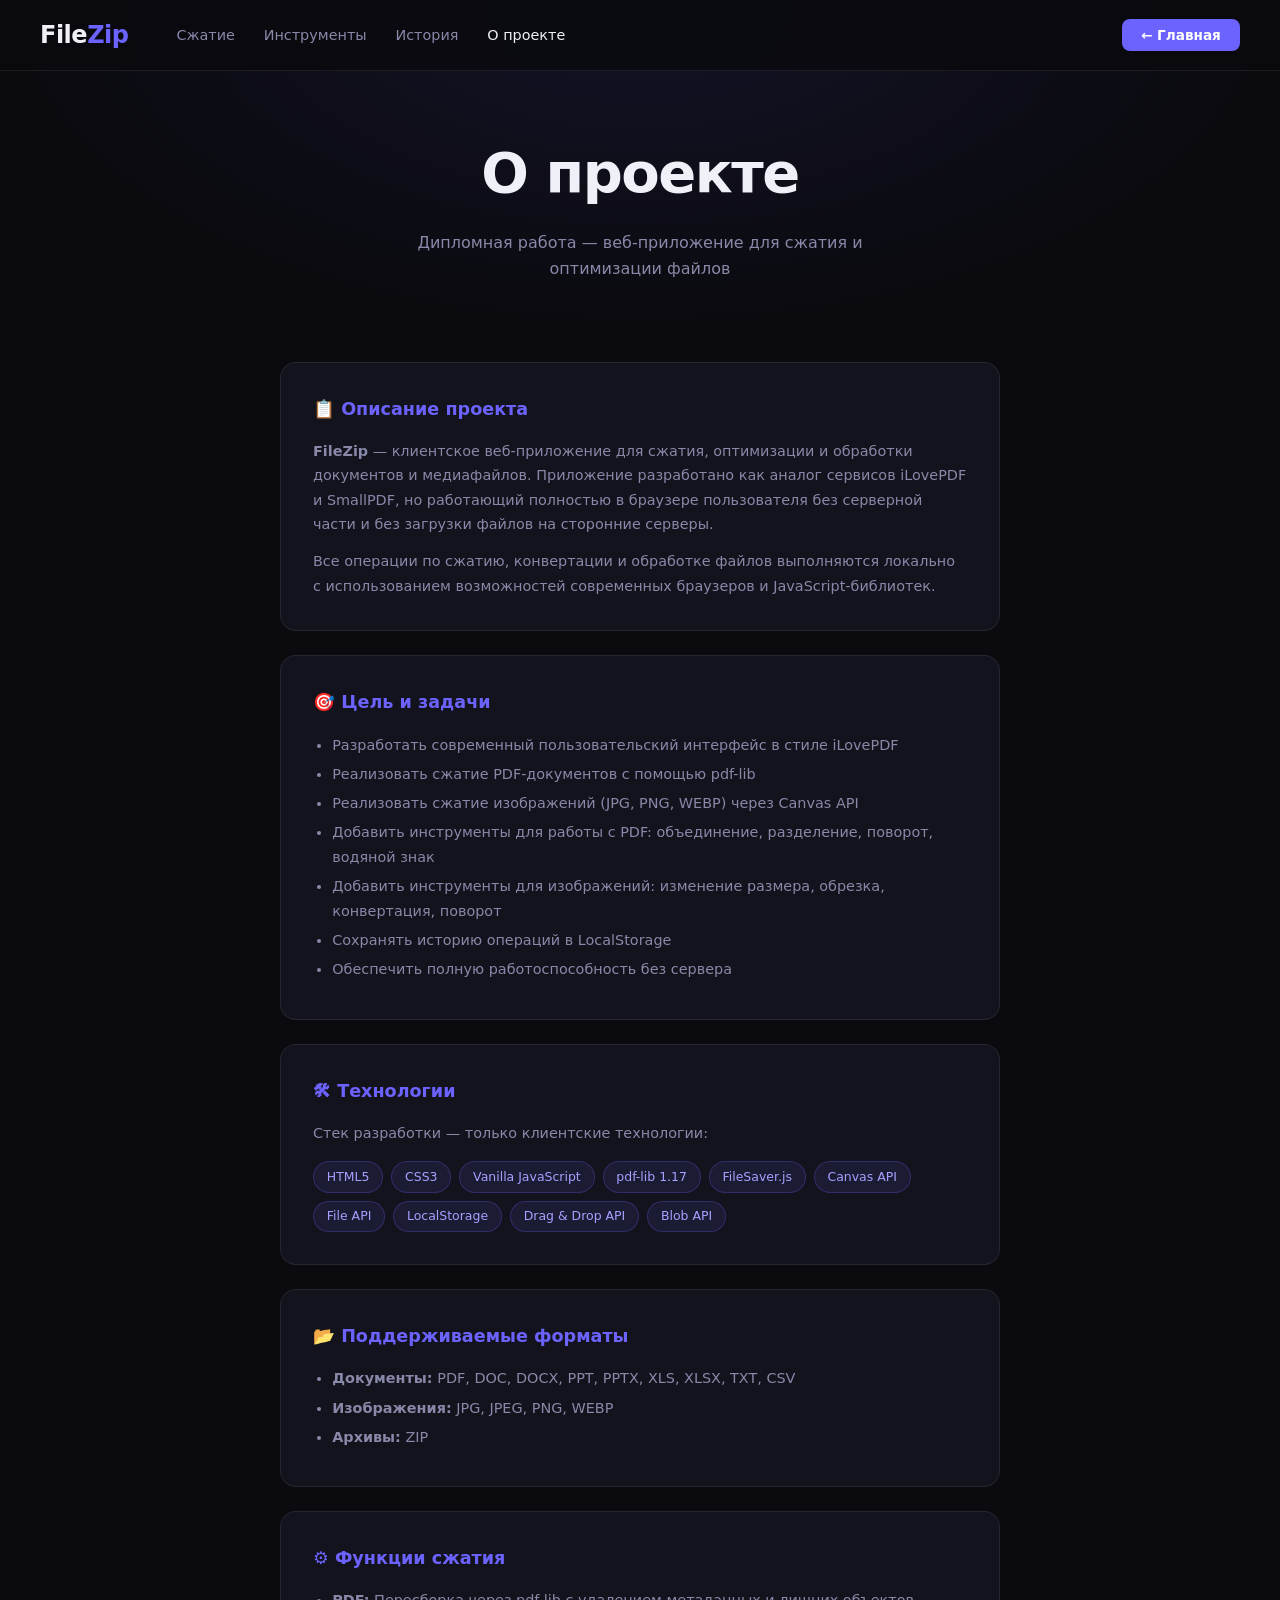
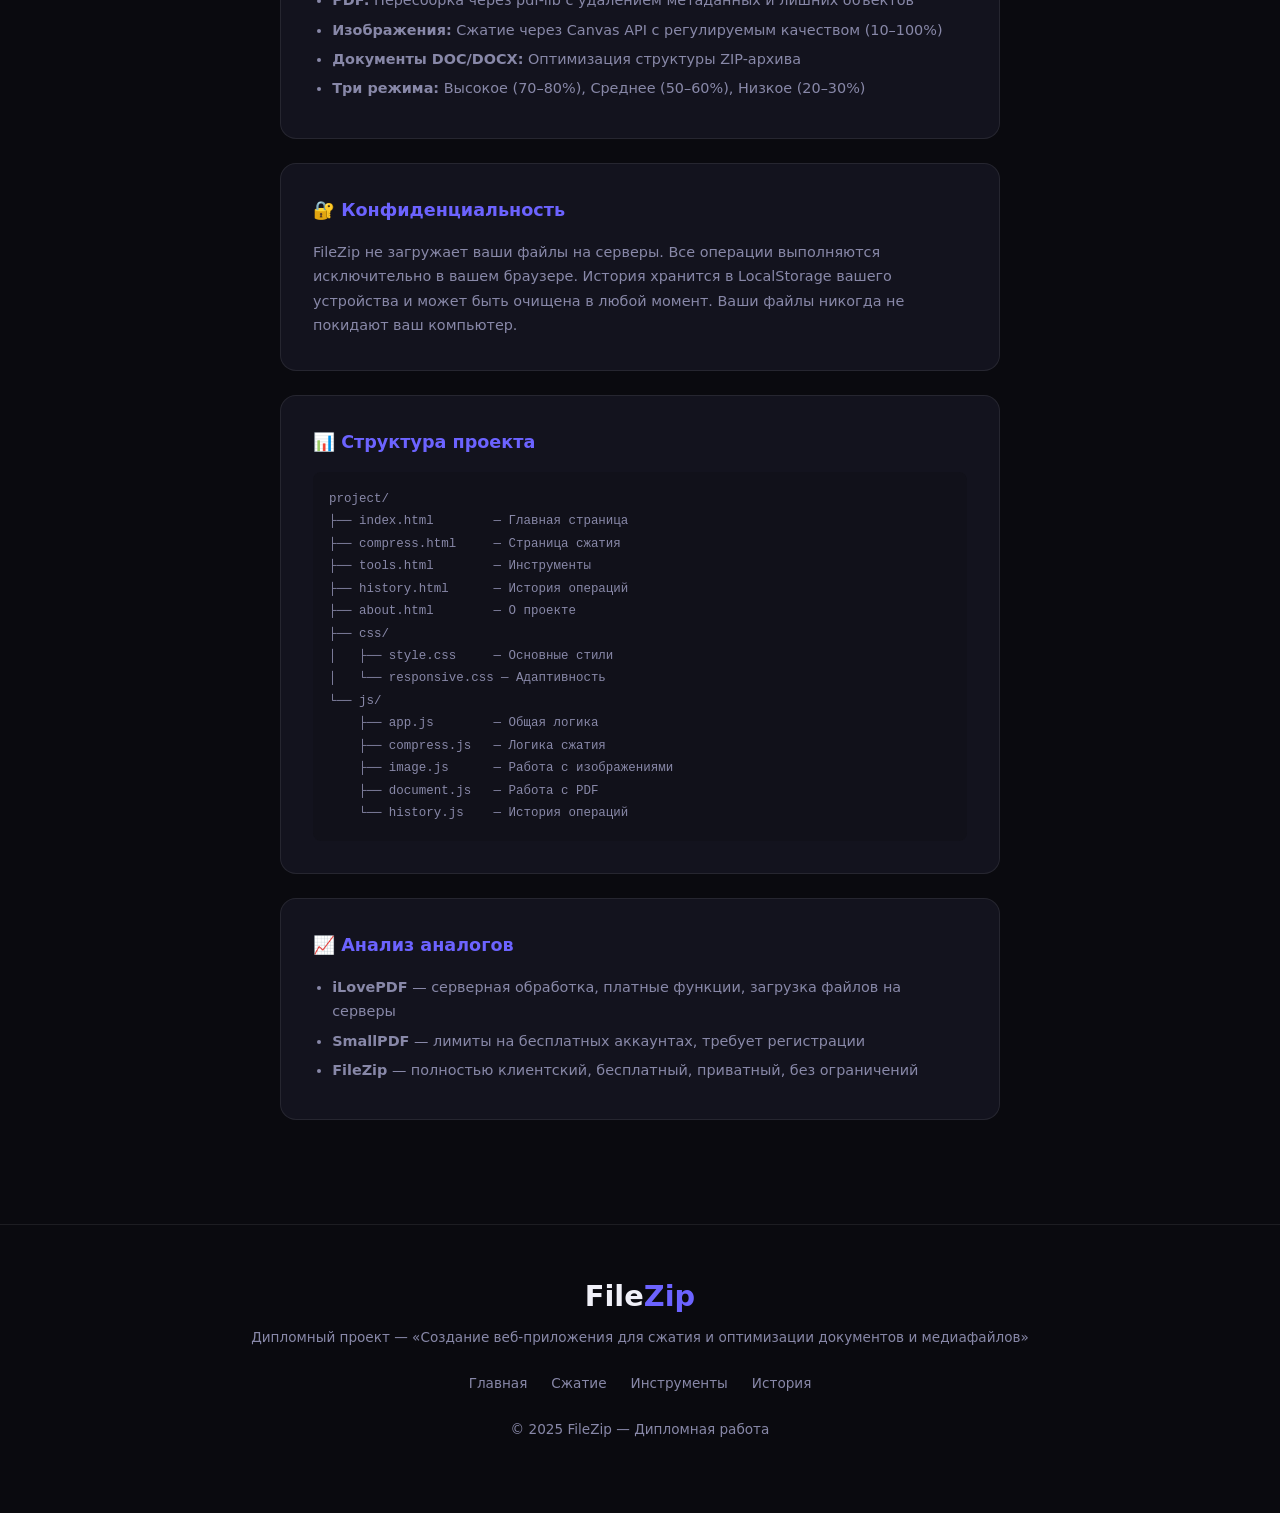
==== about.html @ 85ebc02a "Initial commit: FileZip app" ====
<!DOCTYPE html>
<html lang="ru">
<head>
  <meta charset="UTF-8">
  <meta name="viewport" content="width=device-width, initial-scale=1.0">
  <title>О проекте — FileZip</title>
  <link rel="stylesheet" href="css/style.css">
  <link rel="stylesheet" href="css/responsive.css">

</head>
<body>

<nav class="navbar">
  <a href="index.html" class="logo">File<span>Zip</span></a>
  <ul class="nav-links" id="navLinks">
    <li><a href="compress.html">Сжатие</a></li>
    <li><a href="tools.html">Инструменты</a></li>
    <li><a href="history.html">История</a></li>
    <li><a href="about.html" style="color:var(--text)">О проекте</a></li>
  </ul>
  <button class="nav-cta" onclick="location.href='index.html'">← Главная</button>
  <button class="burger" id="burger">☰</button>
</nav>

<div class="page-header">
  <h1>О проекте</h1>
  <p>Дипломная работа — веб-приложение для сжатия и оптимизации файлов</p>
</div>

<div class="about-section">

  <div class="about-card">
    <h3>📋 Описание проекта</h3>
    <p>
      <strong>FileZip</strong> — клиентское веб-приложение для сжатия, оптимизации и обработки документов и медиафайлов.
      Приложение разработано как аналог сервисов iLovePDF и SmallPDF, но работающий полностью в браузере пользователя
      без серверной части и без загрузки файлов на сторонние серверы.
    </p>
    <p style="margin-top:0.8rem">
      Все операции по сжатию, конвертации и обработке файлов выполняются локально с использованием
      возможностей современных браузеров и JavaScript-библиотек.
    </p>
  </div>

  <div class="about-card">
    <h3>🎯 Цель и задачи</h3>
    <ul>
      <li>Разработать современный пользовательский интерфейс в стиле iLovePDF</li>
      <li>Реализовать сжатие PDF-документов с помощью pdf-lib</li>
      <li>Реализовать сжатие изображений (JPG, PNG, WEBP) через Canvas API</li>
      <li>Добавить инструменты для работы с PDF: объединение, разделение, поворот, водяной знак</li>
      <li>Добавить инструменты для изображений: изменение размера, обрезка, конвертация, поворот</li>
      <li>Сохранять историю операций в LocalStorage</li>
      <li>Обеспечить полную работоспособность без сервера</li>
    </ul>
  </div>

  <div class="about-card">
    <h3>🛠 Технологии</h3>
    <p style="margin-bottom:0.5rem">Стек разработки — только клиентские технологии:</p>
    <div class="tech-chips">
      <span class="tech-chip">HTML5</span>
      <span class="tech-chip">CSS3</span>
      <span class="tech-chip">Vanilla JavaScript</span>
      <span class="tech-chip">pdf-lib 1.17</span>
      <span class="tech-chip">FileSaver.js</span>
      <span class="tech-chip">Canvas API</span>
      <span class="tech-chip">File API</span>
      <span class="tech-chip">LocalStorage</span>
      <span class="tech-chip">Drag & Drop API</span>
      <span class="tech-chip">Blob API</span>
    </div>
  </div>

  <div class="about-card">
    <h3>📂 Поддерживаемые форматы</h3>
    <ul>
      <li><strong>Документы:</strong> PDF, DOC, DOCX, PPT, PPTX, XLS, XLSX, TXT, CSV</li>
      <li><strong>Изображения:</strong> JPG, JPEG, PNG, WEBP</li>
      <li><strong>Архивы:</strong> ZIP</li>
    </ul>
  </div>

  <div class="about-card">
    <h3>⚙️ Функции сжатия</h3>
    <ul>
      <li><strong>PDF:</strong> Пересборка через pdf-lib с удалением метаданных и лишних объектов</li>
      <li><strong>Изображения:</strong> Сжатие через Canvas API с регулируемым качеством (10–100%)</li>
      <li><strong>Документы DOC/DOCX:</strong> Оптимизация структуры ZIP-архива</li>
      <li><strong>Три режима:</strong> Высокое (70–80%), Среднее (50–60%), Низкое (20–30%)</li>
    </ul>
  </div>

  <div class="about-card">
    <h3>🔐 Конфиденциальность</h3>
    <p>
      FileZip не загружает ваши файлы на серверы. Все операции выполняются исключительно в вашем браузере.
      История хранится в LocalStorage вашего устройства и может быть очищена в любой момент.
      Ваши файлы никогда не покидают ваш компьютер.
    </p>
  </div>

  <div class="about-card">
    <h3>📊 Структура проекта</h3>
    <pre style="font-size:0.78rem;color:var(--text-muted);line-height:1.8;background:var(--bg2);padding:1rem;border-radius:8px;overflow-x:auto">project/
├── index.html        — Главная страница
├── compress.html     — Страница сжатия
├── tools.html        — Инструменты
├── history.html      — История операций
├── about.html        — О проекте
├── css/
│   ├── style.css     — Основные стили
│   └── responsive.css — Адаптивность
└── js/
    ├── app.js        — Общая логика
    ├── compress.js   — Логика сжатия
    ├── image.js      — Работа с изображениями
    ├── document.js   — Работа с PDF
    └── history.js    — История операций</pre>
  </div>

  <div class="about-card">
    <h3>📈 Анализ аналогов</h3>
    <ul>
      <li><strong>iLovePDF</strong> — серверная обработка, платные функции, загрузка файлов на серверы</li>
      <li><strong>SmallPDF</strong> — лимиты на бесплатных аккаунтах, требует регистрации</li>
      <li><strong>FileZip</strong> — полностью клиентский, бесплатный, приватный, без ограничений</li>
    </ul>
  </div>

</div>

<footer class="footer">
  <div class="footer-inner">
    <div class="footer-logo">File<span>Zip</span></div>
    <p>Дипломный проект — «Создание веб-приложения для сжатия и оптимизации документов и медиафайлов»</p>
    <div class="footer-links">
      <a href="index.html">Главная</a>
      <a href="compress.html">Сжатие</a>
      <a href="tools.html">Инструменты</a>
      <a href="history.html">История</a>
    </div>
    <p class="footer-copy">© 2025 FileZip — Дипломная работа</p>
  </div>
</footer>

<script src="js/app.js"></script>
</body>
</html>
---- css/style.css ----
/* ===== VARIABLES ===== */
:root {
  --bg: #0a0a0f;
  --bg2: #11111a;
  --bg3: #1a1a28;
  --border: #ffffff14;
  --text: #f0f0f8;
  --text-muted: #8888a8;
  --accent: #6c63ff;
  --accent2: #ff6b6b;
  --accent3: #63ffda;
  --green: #22c55e;
  --card-bg: #13131e;
  --card-hover: #1c1c2e;
  --radius: 16px;
  --radius-sm: 10px;
  --font-display: 'Segoe UI', system-ui, -apple-system, sans-serif;
  --font-body: 'Segoe UI', system-ui, -apple-system, sans-serif;
  --shadow: 0 8px 32px rgba(0,0,0,0.4);
  --glow: 0 0 40px rgba(108,99,255,0.15);
}

/* ===== RESET ===== */
*, *::before, *::after { box-sizing: border-box; margin: 0; padding: 0; }
html { scroll-behavior: smooth; }
body {
  background: var(--bg);
  color: var(--text);
  font-family: var(--font-body);
  font-size: 16px;
  line-height: 1.6;
  overflow-x: hidden;
}
a { color: inherit; text-decoration: none; }
ul { list-style: none; }
img { max-width: 100%; }
button { cursor: pointer; border: none; background: none; font-family: inherit; }

/* ===== NAVBAR ===== */
.navbar {
  position: fixed;
  top: 0; left: 0; right: 0;
  z-index: 100;
  display: flex;
  align-items: center;
  gap: 2rem;
  padding: 1rem 2.5rem;
  background: rgba(10,10,15,0.85);
  backdrop-filter: blur(20px);
  border-bottom: 1px solid var(--border);
}
.logo {
  font-family: var(--font-display);
  font-size: 1.5rem;
  font-weight: 800;
  letter-spacing: -0.5px;
}
.logo span { color: var(--accent); }
.nav-links {
  display: flex;
  gap: 1.8rem;
  margin-left: 1rem;
}
.nav-links a {
  font-size: 0.9rem;
  color: var(--text-muted);
  font-weight: 500;
  transition: color 0.2s;
  position: relative;
}
.nav-links a::after {
  content: '';
  position: absolute;
  bottom: -4px; left: 0; right: 0;
  height: 2px;
  background: var(--accent);
  transform: scaleX(0);
  transition: transform 0.2s;
}
.nav-links a:hover { color: var(--text); }
.nav-links a:hover::after { transform: scaleX(1); }
.nav-cta {
  margin-left: auto;
  background: var(--accent);
  color: #fff;
  padding: 0.5rem 1.2rem;
  border-radius: 8px;
  font-size: 0.85rem;
  font-weight: 600;
  transition: opacity 0.2s, transform 0.2s;
}
.nav-cta:hover { opacity: 0.85; transform: translateY(-1px); }
.burger { display: none; font-size: 1.4rem; color: var(--text); margin-left: auto; }

/* ===== HERO ===== */
.hero {
  min-height: 100vh;
  display: flex;
  align-items: center;
  padding: 7rem 2.5rem 4rem;
  position: relative;
  overflow: hidden;
  gap: 4rem;
}
.hero-bg {
  position: absolute;
  inset: 0;
  pointer-events: none;
}
.blob {
  position: absolute;
  border-radius: 50%;
  filter: blur(80px);
  opacity: 0.35;
}
.b1 { width: 500px; height: 500px; background: var(--accent); top: -100px; left: -100px; animation: blobFloat 8s ease-in-out infinite; }
.b2 { width: 400px; height: 400px; background: #ff6b6b; bottom: -80px; right: 10%; animation: blobFloat 10s ease-in-out infinite reverse; }
.b3 { width: 300px; height: 300px; background: var(--accent3); top: 40%; left: 40%; animation: blobFloat 12s ease-in-out infinite; }
@keyframes blobFloat {
  0%,100% { transform: translate(0,0) scale(1); }
  33% { transform: translate(20px,-15px) scale(1.05); }
  66% { transform: translate(-10px,10px) scale(0.95); }
}
.grid-overlay {
  position: absolute;
  inset: 0;
  background-image: linear-gradient(var(--border) 1px, transparent 1px),
                    linear-gradient(90deg, var(--border) 1px, transparent 1px);
  background-size: 60px 60px;
  mask-image: radial-gradient(ellipse at center, black 30%, transparent 80%);
}
.hero-content {
  flex: 1;
  max-width: 580px;
  position: relative;
  z-index: 1;
}
.hero-badge {
  display: inline-block;
  background: rgba(108,99,255,0.15);
  border: 1px solid rgba(108,99,255,0.3);
  color: #a89fff;
  font-size: 0.78rem;
  font-weight: 600;
  letter-spacing: 0.5px;
  padding: 0.35rem 1rem;
  border-radius: 100px;
  margin-bottom: 1.5rem;
  text-transform: uppercase;
}
.hero-title {
  font-family: var(--font-display);
  font-size: clamp(2.8rem, 6vw, 5rem);
  font-weight: 800;
  line-height: 1.05;
  letter-spacing: -2px;
  margin-bottom: 1.2rem;
}
.hero-title .accent {
  background: linear-gradient(135deg, var(--accent), var(--accent3));
  -webkit-background-clip: text;
  -webkit-text-fill-color: transparent;
  background-clip: text;
}
.hero-sub {
  color: var(--text-muted);
  font-size: 1.1rem;
  max-width: 440px;
  margin-bottom: 2rem;
  line-height: 1.7;
}
.hero-actions {
  display: flex;
  gap: 1rem;
  flex-wrap: wrap;
  margin-bottom: 2.5rem;
}
.btn-primary {
  background: var(--accent);
  color: #fff;
  padding: 0.85rem 2rem;
  border-radius: var(--radius-sm);
  font-size: 0.95rem;
  font-weight: 600;
  font-family: var(--font-body);
  transition: all 0.2s;
  box-shadow: 0 4px 20px rgba(108,99,255,0.4);
}
.btn-primary:hover { transform: translateY(-2px); box-shadow: 0 8px 30px rgba(108,99,255,0.5); }
.btn-ghost {
  border: 1px solid var(--border);
  color: var(--text);
  padding: 0.85rem 2rem;
  border-radius: var(--radius-sm);
  font-size: 0.95rem;
  font-weight: 500;
  font-family: var(--font-body);
  transition: all 0.2s;
}
.btn-ghost:hover { border-color: rgba(255,255,255,0.3); background: rgba(255,255,255,0.05); }
.hero-stats {
  display: flex;
  align-items: center;
  gap: 1.5rem;
}
.stat { display: flex; flex-direction: column; }
.stat-num {
  font-family: var(--font-display);
  font-size: 1.8rem;
  font-weight: 800;
  color: var(--accent);
  line-height: 1;
}
.stat-label { font-size: 0.75rem; color: var(--text-muted); text-transform: uppercase; letter-spacing: 0.5px; }
.stat-divider { width: 1px; height: 40px; background: var(--border); }

/* HERO VISUAL */
.hero-visual {
  flex: 1;
  max-width: 400px;
  position: relative;
  z-index: 1;
  display: flex;
  flex-direction: column;
  gap: 1rem;
}
.file-card {
  background: var(--card-bg);
  border: 1px solid var(--border);
  border-radius: var(--radius);
  padding: 1.2rem 1.5rem;
  display: flex;
  align-items: center;
  gap: 1rem;
  position: relative;
  transition: transform 0.3s, box-shadow 0.3s;
  animation: cardFloat 6s ease-in-out infinite;
}
.fc1 { animation-delay: 0s; }
.fc2 { animation-delay: -2s; }
.fc3 { animation-delay: -4s; }
@keyframes cardFloat {
  0%,100% { transform: translateY(0); }
  50% { transform: translateY(-6px); }
}
.file-card:hover { box-shadow: var(--glow); transform: translateY(-4px) !important; }
.fc-icon { font-size: 1.8rem; }
.fc-info { flex: 1; display: flex; flex-direction: column; gap: 0.1rem; font-size: 0.85rem; }
.fc-size { color: var(--text-muted); font-size: 0.78rem; }
.fc-size.fc-green { color: var(--green); font-weight: 600; }
.fc-arrow { color: var(--accent); font-size: 1.2rem; }
.fc-badge {
  position: absolute;
  top: -10px; right: 12px;
  background: var(--green);
  color: #fff;
  font-size: 0.72rem;
  font-weight: 700;
  padding: 0.15rem 0.5rem;
  border-radius: 100px;
}

/* ===== SECTIONS ===== */
.tools-section, .how-section, .formats-section {
  padding: 6rem 2.5rem;
  max-width: 1200px;
  margin: 0 auto;
}
.section-header {
  text-align: center;
  margin-bottom: 3.5rem;
}
.section-header h2 {
  font-family: var(--font-display);
  font-size: clamp(2rem, 4vw, 2.8rem);
  font-weight: 800;
  letter-spacing: -1px;
  margin-bottom: 0.5rem;
}
.section-header p { color: var(--text-muted); font-size: 1rem; }

/* TOOLS GRID */
.tools-grid {
  display: grid;
  grid-template-columns: repeat(auto-fill, minmax(220px, 1fr));
  gap: 1rem;
}
.tool-card {
  background: var(--card-bg);
  border: 1px solid var(--border);
  border-radius: var(--radius);
  padding: 1.8rem 1.5rem;
  transition: all 0.25s;
  display: flex;
  flex-direction: column;
  gap: 0.7rem;
}
.tool-card:hover {
  background: var(--card-hover);
  border-color: rgba(108,99,255,0.3);
  transform: translateY(-3px);
  box-shadow: var(--glow);
}
.tool-icon {
  width: 48px; height: 48px;
  border-radius: 12px;
  display: flex;
  align-items: center;
  justify-content: center;
  font-weight: 800;
  font-size: 1rem;
  font-family: var(--font-display);
}
.tool-card h3 { font-family: var(--font-display); font-size: 1rem; font-weight: 700; }
.tool-card p { font-size: 0.83rem; color: var(--text-muted); line-height: 1.5; }

/* STEPS */
.steps {
  display: flex;
  align-items: flex-start;
  gap: 1rem;
  flex-wrap: wrap;
  justify-content: center;
}
.step {
  flex: 1;
  min-width: 200px;
  max-width: 280px;
  background: var(--card-bg);
  border: 1px solid var(--border);
  border-radius: var(--radius);
  padding: 2rem;
}
.step-num {
  font-family: var(--font-display);
  font-size: 3rem;
  font-weight: 800;
  color: var(--accent);
  opacity: 0.3;
  line-height: 1;
  margin-bottom: 1rem;
}
.step h3 { font-family: var(--font-display); font-size: 1.1rem; margin-bottom: 0.5rem; }
.step p { font-size: 0.85rem; color: var(--text-muted); line-height: 1.6; }
.step-arrow { font-size: 1.5rem; color: var(--accent); padding-top: 3rem; opacity: 0.5; }

/* FORMATS */
.formats-grid {
  display: flex;
  gap: 2rem;
  flex-wrap: wrap;
  justify-content: center;
}
.format-group {
  background: var(--card-bg);
  border: 1px solid var(--border);
  border-radius: var(--radius);
  padding: 1.5rem 2rem;
  flex: 1;
  min-width: 200px;
}
.format-group h4 {
  font-family: var(--font-display);
  font-weight: 700;
  margin-bottom: 1rem;
  color: var(--text-muted);
  font-size: 0.85rem;
  text-transform: uppercase;
  letter-spacing: 1px;
}
.format-tags { display: flex; flex-wrap: wrap; gap: 0.5rem; }
.format-tags span {
  background: rgba(108,99,255,0.1);
  border: 1px solid rgba(108,99,255,0.2);
  color: #a89fff;
  font-size: 0.78rem;
  font-weight: 600;
  padding: 0.25rem 0.65rem;
  border-radius: 6px;
}

/* ===== FOOTER ===== */
.footer {
  border-top: 1px solid var(--border);
  padding: 3rem 2.5rem;
  text-align: center;
}
.footer-inner { max-width: 800px; margin: 0 auto; }
.footer-logo {
  font-family: var(--font-display);
  font-size: 1.8rem;
  font-weight: 800;
  margin-bottom: 0.5rem;
}
.footer-logo span { color: var(--accent); }
.footer p { color: var(--text-muted); font-size: 0.85rem; margin-bottom: 1.5rem; }
.footer-links { display: flex; gap: 1.5rem; justify-content: center; flex-wrap: wrap; margin-bottom: 1.5rem; }
.footer-links a { font-size: 0.85rem; color: var(--text-muted); transition: color 0.2s; }
.footer-links a:hover { color: var(--accent); }
.footer-copy { font-size: 0.75rem; color: rgba(255,255,255,0.2); }

/* ===== PAGE HEADER ===== */
.page-header {
  padding: 8rem 2.5rem 3rem;
  text-align: center;
  background: radial-gradient(ellipse at top, rgba(108,99,255,0.1) 0%, transparent 70%);
}
.page-header h1 {
  font-family: var(--font-display);
  font-size: clamp(2rem, 5vw, 3.5rem);
  font-weight: 800;
  letter-spacing: -1.5px;
  margin-bottom: 0.8rem;
}
.page-header p { color: var(--text-muted); font-size: 1rem; max-width: 500px; margin: 0 auto; }

/* ===== DROP ZONE ===== */
.drop-zone {
  border: 2px dashed rgba(108,99,255,0.4);
  border-radius: var(--radius);
  background: rgba(108,99,255,0.04);
  padding: 4rem 2rem;
  text-align: center;
  cursor: pointer;
  transition: all 0.25s;
  position: relative;
}
.drop-zone:hover, .drop-zone.drag-over {
  border-color: var(--accent);
  background: rgba(108,99,255,0.1);
  box-shadow: 0 0 0 4px rgba(108,99,255,0.1);
}
.drop-zone-icon { font-size: 3.5rem; margin-bottom: 1rem; }
.drop-zone h3 { font-family: var(--font-display); font-size: 1.4rem; margin-bottom: 0.5rem; }
.drop-zone p { color: var(--text-muted); font-size: 0.9rem; margin-bottom: 1.5rem; }
.drop-zone input[type=file] { display: none; }
.drop-zone .btn-primary { display: inline-block; }

/* ===== RESULTS ===== */
.result-card {
  background: var(--card-bg);
  border: 1px solid var(--border);
  border-radius: var(--radius);
  padding: 1.5rem;
  display: flex;
  align-items: center;
  gap: 1.5rem;
  margin-bottom: 1rem;
}
.result-info { flex: 1; }
.result-name { font-weight: 600; margin-bottom: 0.4rem; }
.result-stats { display: flex; gap: 1.5rem; font-size: 0.82rem; color: var(--text-muted); flex-wrap: wrap; }
.result-stats .saved { color: var(--green); font-weight: 600; }
.progress-bar {
  height: 6px;
  background: rgba(255,255,255,0.08);
  border-radius: 100px;
  margin-top: 0.7rem;
  overflow: hidden;
}
.progress-fill {
  height: 100%;
  background: linear-gradient(90deg, var(--accent), var(--accent3));
  border-radius: 100px;
  transition: width 0.8s ease;
}
.btn-download {
  background: var(--green);
  color: #fff;
  padding: 0.6rem 1.2rem;
  border-radius: 8px;
  font-size: 0.85rem;
  font-weight: 600;
  font-family: var(--font-body);
  transition: all 0.2s;
  white-space: nowrap;
}
.btn-download:hover { opacity: 0.85; transform: translateY(-1px); }

/* ===== COMPRESSION SETTINGS ===== */
.settings-panel {
  background: var(--card-bg);
  border: 1px solid var(--border);
  border-radius: var(--radius);
  padding: 1.5rem;
  margin-bottom: 1.5rem;
}
.settings-panel h3 { font-family: var(--font-display); font-weight: 700; margin-bottom: 1rem; font-size: 1rem; }
.level-options { display: flex; gap: 0.75rem; flex-wrap: wrap; }
.level-option {
  flex: 1;
  min-width: 100px;
  border: 1.5px solid var(--border);
  border-radius: var(--radius-sm);
  padding: 0.8rem 1rem;
  cursor: pointer;
  transition: all 0.2s;
  text-align: center;
}
.level-option:hover { border-color: rgba(108,99,255,0.4); }
.level-option.active { border-color: var(--accent); background: rgba(108,99,255,0.1); }
.level-option .level-name { font-weight: 600; font-size: 0.9rem; display: block; margin-bottom: 0.2rem; }
.level-option .level-desc { font-size: 0.75rem; color: var(--text-muted); }

/* ===== FILE LIST ===== */
.file-list { margin-bottom: 1.5rem; }
.file-item {
  display: flex;
  align-items: center;
  gap: 1rem;
  background: var(--card-bg);
  border: 1px solid var(--border);
  border-radius: var(--radius-sm);
  padding: 1rem 1.2rem;
  margin-bottom: 0.6rem;
}
.file-item-icon { font-size: 1.5rem; }
.file-item-info { flex: 1; }
.file-item-name { font-size: 0.9rem; font-weight: 500; }
.file-item-size { font-size: 0.78rem; color: var(--text-muted); }
.file-item-remove {
  color: var(--text-muted);
  font-size: 1.2rem;
  cursor: pointer;
  transition: color 0.2s;
  background: none;
  border: none;
  font-family: inherit;
}
.file-item-remove:hover { color: var(--accent2); }

/* ===== TABS ===== */
.tab-bar {
  display: flex;
  gap: 0.5rem;
  background: var(--bg2);
  border: 1px solid var(--border);
  border-radius: var(--radius-sm);
  padding: 0.3rem;
  margin-bottom: 1.5rem;
  width: fit-content;
}
.tab-btn {
  padding: 0.55rem 1.3rem;
  border-radius: 7px;
  font-size: 0.85rem;
  font-weight: 500;
  color: var(--text-muted);
  transition: all 0.2s;
  font-family: var(--font-body);
}
.tab-btn.active {
  background: var(--accent);
  color: #fff;
}
.tab-btn:hover:not(.active) { color: var(--text); }

/* ===== HISTORY TABLE ===== */
.history-table-wrap { overflow-x: auto; }
.history-table {
  width: 100%;
  border-collapse: collapse;
  font-size: 0.88rem;
}
.history-table th {
  text-align: left;
  padding: 0.8rem 1rem;
  color: var(--text-muted);
  font-size: 0.75rem;
  text-transform: uppercase;
  letter-spacing: 0.5px;
  font-weight: 600;
  border-bottom: 1px solid var(--border);
}
.history-table td {
  padding: 0.9rem 1rem;
  border-bottom: 1px solid var(--border);
  vertical-align: middle;
}
.history-table tr:hover td { background: rgba(255,255,255,0.02); }
.badge-saved {
  background: rgba(34,197,94,0.15);
  color: var(--green);
  border-radius: 100px;
  padding: 0.2rem 0.7rem;
  font-size: 0.78rem;
  font-weight: 600;
}

/* ===== SPINNER ===== */
.spinner {
  width: 40px; height: 40px;
  border: 3px solid rgba(108,99,255,0.2);
  border-top-color: var(--accent);
  border-radius: 50%;
  animation: spin 0.8s linear infinite;
  margin: 2rem auto;
}
@keyframes spin { to { transform: rotate(360deg); } }

/* ===== TOAST ===== */
#toast-container {
  position: fixed;
  bottom: 2rem;
  right: 2rem;
  z-index: 999;
  display: flex;
  flex-direction: column;
  gap: 0.5rem;
}
.toast {
  background: var(--card-bg);
  border: 1px solid var(--border);
  border-radius: var(--radius-sm);
  padding: 0.8rem 1.2rem;
  font-size: 0.85rem;
  box-shadow: var(--shadow);
  animation: toastIn 0.3s ease;
  max-width: 280px;
}
.toast.success { border-color: rgba(34,197,94,0.4); }
.toast.error { border-color: rgba(255,107,107,0.4); }
@keyframes toastIn { from { opacity: 0; transform: translateY(10px); } to { opacity: 1; transform: translateY(0); } }

/* ABOUT */
.about-section {
  max-width: 800px;
  margin: 0 auto;
  padding: 2rem 2.5rem 5rem;
}
.about-card {
  background: var(--card-bg);
  border: 1px solid var(--border);
  border-radius: var(--radius);
  padding: 2rem;
  margin-bottom: 1.5rem;
}
.about-card h3 {
  font-family: var(--font-display);
  font-size: 1.1rem;
  font-weight: 700;
  margin-bottom: 1rem;
  color: var(--accent);
}
.about-card p, .about-card li {
  font-size: 0.9rem;
  color: var(--text-muted);
  line-height: 1.7;
}
.about-card ul { padding-left: 1.2rem; }
.about-card li { margin-bottom: 0.3rem; list-style: disc; }
.tech-chips { display: flex; flex-wrap: wrap; gap: 0.5rem; margin-top: 1rem; }
.tech-chip {
  background: rgba(108,99,255,0.1);
  border: 1px solid rgba(108,99,255,0.25);
  color: #a89fff;
  padding: 0.3rem 0.8rem;
  border-radius: 100px;
  font-size: 0.78rem;
  font-weight: 500;
}

/* TOOLS PAGE */
.tools-page {
  max-width: 1100px;
  margin: 0 auto;
  padding: 2rem 2.5rem 5rem;
}
.tool-section-title {
  font-family: var(--font-display);
  font-size: 1.2rem;
  font-weight: 700;
  margin-bottom: 1rem;
  color: var(--text-muted);
  text-transform: uppercase;
  letter-spacing: 1px;
  font-size: 0.8rem;
}
.tools-big-grid {
  display: grid;
  grid-template-columns: repeat(auto-fill, minmax(260px, 1fr));
  gap: 1rem;
  margin-bottom: 3rem;
}
.tool-big-card {
  background: var(--card-bg);
  border: 1px solid var(--border);
  border-radius: var(--radius);
  padding: 2rem;
  cursor: pointer;
  transition: all 0.25s;
}
.tool-big-card:hover {
  border-color: rgba(108,99,255,0.4);
  background: var(--card-hover);
  transform: translateY(-3px);
  box-shadow: var(--glow);
}
.tool-big-card .tool-icon { margin-bottom: 1.2rem; }
.tool-big-card h3 { font-family: var(--font-display); font-size: 1.05rem; font-weight: 700; margin-bottom: 0.5rem; }
.tool-big-card p { font-size: 0.82rem; color: var(--text-muted); line-height: 1.5; }
.tool-panel {
  background: var(--card-bg);
  border: 1px solid var(--border);
  border-radius: var(--radius);
  padding: 2rem;
  margin-bottom: 2rem;
}
.tool-panel h3 { font-family: var(--font-display); font-size: 1.2rem; font-weight: 700; margin-bottom: 1.5rem; }
.form-group { margin-bottom: 1.2rem; }
.form-group label { display: block; font-size: 0.82rem; color: var(--text-muted); margin-bottom: 0.5rem; font-weight: 500; }
.form-group input, .form-group select {
  width: 100%;
  background: var(--bg2);
  border: 1px solid var(--border);
  border-radius: 8px;
  color: var(--text);
  padding: 0.7rem 1rem;
  font-size: 0.88rem;
  font-family: var(--font-body);
  transition: border-color 0.2s;
}
.form-group input:focus, .form-group select:focus {
  outline: none;
  border-color: rgba(108,99,255,0.5);
}
.form-group input[type=range] { padding: 0; background: transparent; }

/* Compress Page Layout */
.compress-layout {
  max-width: 900px;
  margin: 0 auto;
  padding: 2rem 2.5rem 5rem;
}

/* ===== CONVERSION SECTION ===== */
.conv-two-col {
  display: grid;
  grid-template-columns: 1fr 1fr;
  gap: 1.5rem;
  margin-bottom: 1rem;
}
.conv-group {
  background: var(--card-bg);
  border: 1px solid var(--border);
  border-radius: var(--radius);
  overflow: hidden;
}
.conv-group-header {
  display: flex;
  align-items: center;
  gap: 0.8rem;
  padding: 1rem 1.2rem;
  border-bottom: 1px solid var(--border);
  background: rgba(255,255,255,0.02);
}
.conv-group-header h3 {
  font-family: var(--font-display);
  font-size: 0.95rem;
  font-weight: 700;
}
.conv-arrow-badge {
  font-size: 0.72rem;
  font-weight: 700;
  padding: 0.25rem 0.6rem;
  border-radius: 6px;
  letter-spacing: 0.5px;
  white-space: nowrap;
}
.conv-arrow-badge.in  { background: rgba(108,99,255,0.2); color: #a89fff; border: 1px solid rgba(108,99,255,0.3); }
.conv-arrow-badge.out { background: rgba(34,197,94,0.15); color: #4ade80; border: 1px solid rgba(34,197,94,0.3); }
.conv-list { padding: 0.4rem 0; }
.conv-item {
  display: flex;
  align-items: center;
  gap: 0.9rem;
  padding: 0.75rem 1.2rem;
  cursor: pointer;
  transition: background 0.15s;
  border-bottom: 1px solid rgba(255,255,255,0.04);
}
.conv-item:last-child { border-bottom: none; }
.conv-item:hover { background: rgba(108,99,255,0.07); }
.conv-item:hover .conv-chevron { color: var(--accent); transform: translateX(3px); }
.conv-icon {
  width: 32px; height: 32px;
  border-radius: 8px;
  display: flex;
  align-items: center;
  justify-content: center;
  font-size: 0.82rem;
  font-weight: 800;
  color: #fff;
  flex-shrink: 0;
  font-family: var(--font-display);
}
.conv-item span:nth-child(2) { flex: 1; font-size: 0.88rem; font-weight: 500; }
.conv-chevron { color: var(--text-muted); font-size: 1.1rem; transition: color 0.15s, transform 0.15s; }
@media (max-width: 640px) { .conv-two-col { grid-template-columns: 1fr; } }
---- css/responsive.css ----
/* ===== RESPONSIVE ===== */

@media (max-width: 1024px) {
  .hero {
    flex-direction: column;
    text-align: center;
    padding-top: 6rem;
  }
  .hero-content { max-width: 100%; }
  .hero-sub { margin: 0 auto 2rem; }
  .hero-actions { justify-content: center; }
  .hero-stats { justify-content: center; }
  .hero-visual { max-width: 480px; margin: 0 auto; }
  .step-arrow { display: none; }
}

@media (max-width: 768px) {
  .navbar { padding: 1rem 1.2rem; }
  .nav-links { display: none; }
  .nav-cta { display: none; }
  .burger { display: block; }
  .nav-links.open {
    display: flex;
    flex-direction: column;
    position: fixed;
    top: 60px; left: 0; right: 0;
    background: var(--bg2);
    padding: 1.5rem;
    border-bottom: 1px solid var(--border);
    z-index: 99;
    gap: 1.2rem;
  }
  .nav-links.open a { font-size: 1rem; color: var(--text); }
  .hero { padding: 6rem 1.2rem 3rem; gap: 2.5rem; }
  .hero-title { letter-spacing: -1px; }
  .tools-section, .how-section, .formats-section { padding: 4rem 1.2rem; }
  .tools-grid { grid-template-columns: repeat(auto-fill, minmax(160px, 1fr)); }
  .steps { flex-direction: column; align-items: center; }
  .compress-layout, .tools-page, .about-section { padding: 1.5rem 1.2rem 4rem; }
  .file-card { padding: 1rem; }
  .result-stats { flex-direction: column; gap: 0.5rem; }
  .result-card { flex-direction: column; align-items: flex-start; }
  .level-options { flex-direction: column; }
  .history-table th:nth-child(3),
  .history-table td:nth-child(3) { display: none; }
}

@media (max-width: 480px) {
  .hero-stats { flex-direction: column; gap: 0.8rem; }
  .stat-divider { display: none; }
  .formats-grid { flex-direction: column; }
  .tab-bar { width: 100%; }
  .tab-btn { flex: 1; text-align: center; }
  .tools-big-grid { grid-template-columns: 1fr 1fr; }
}
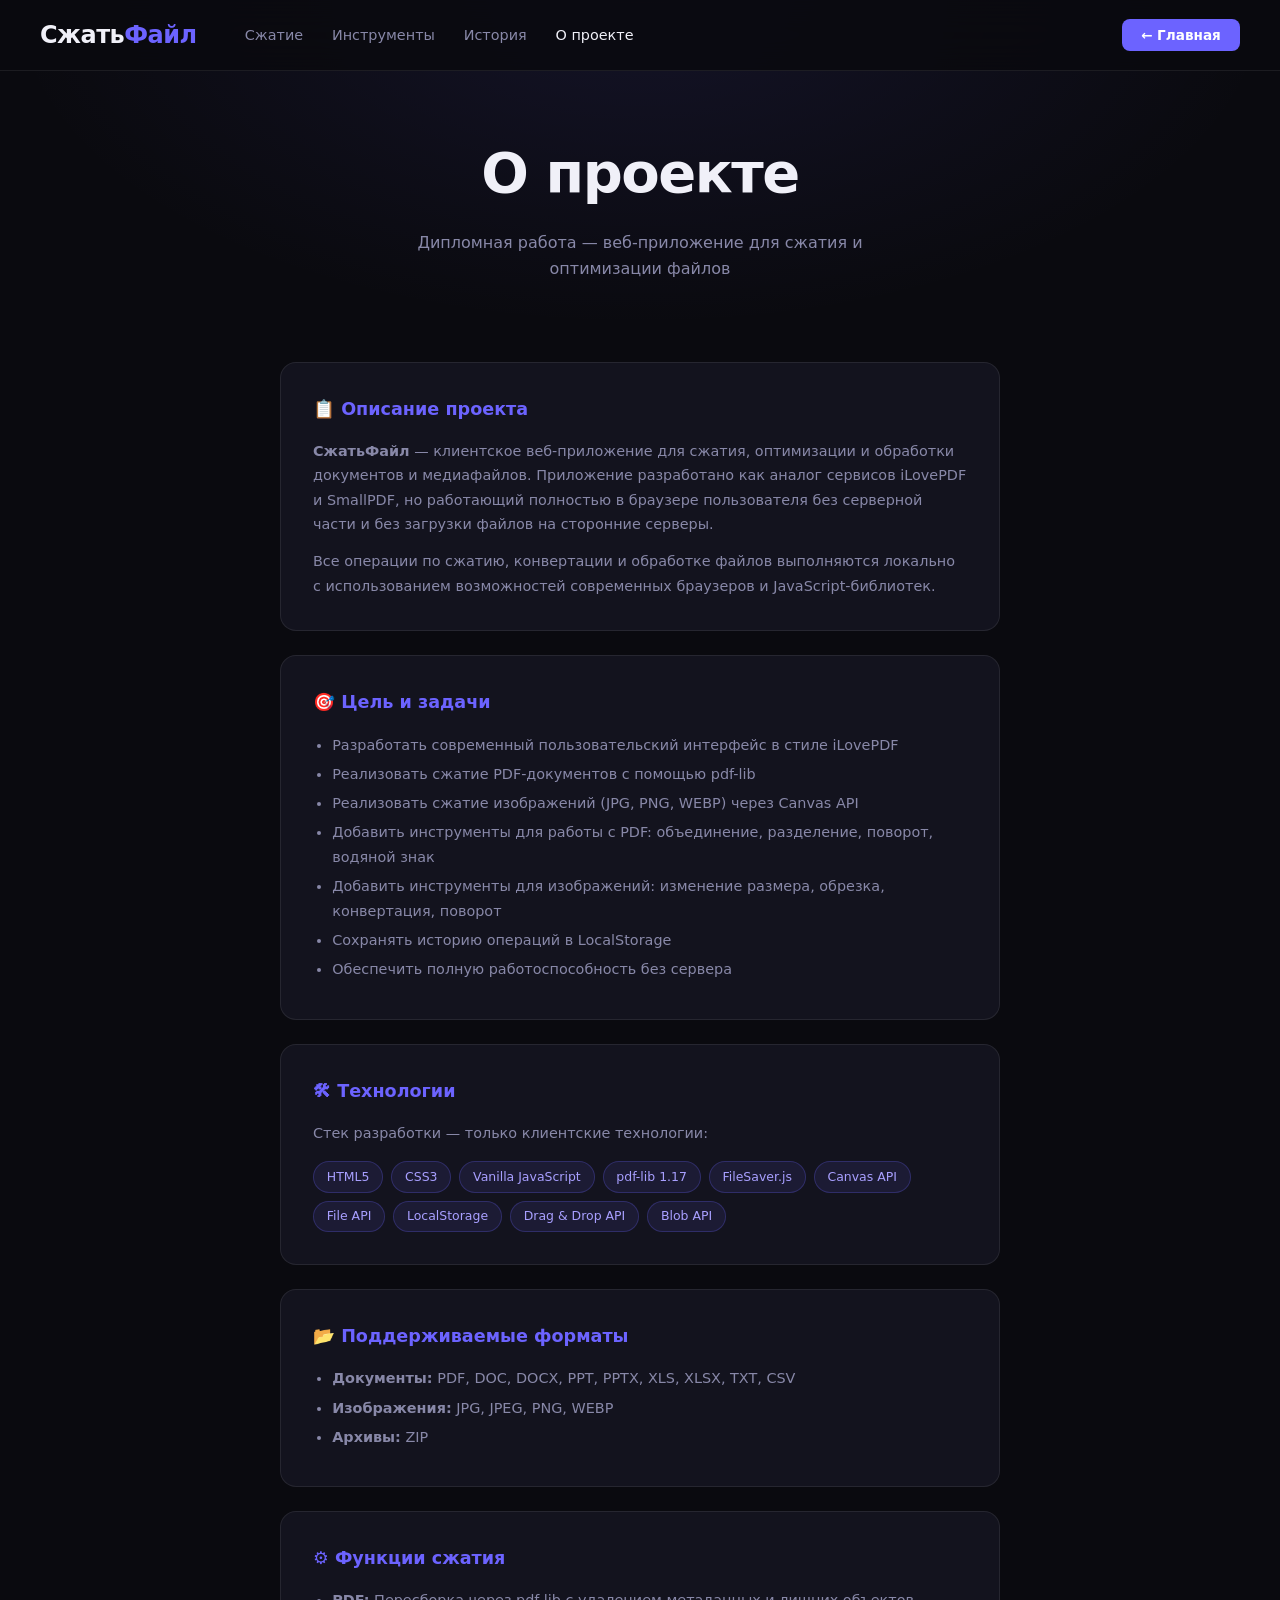
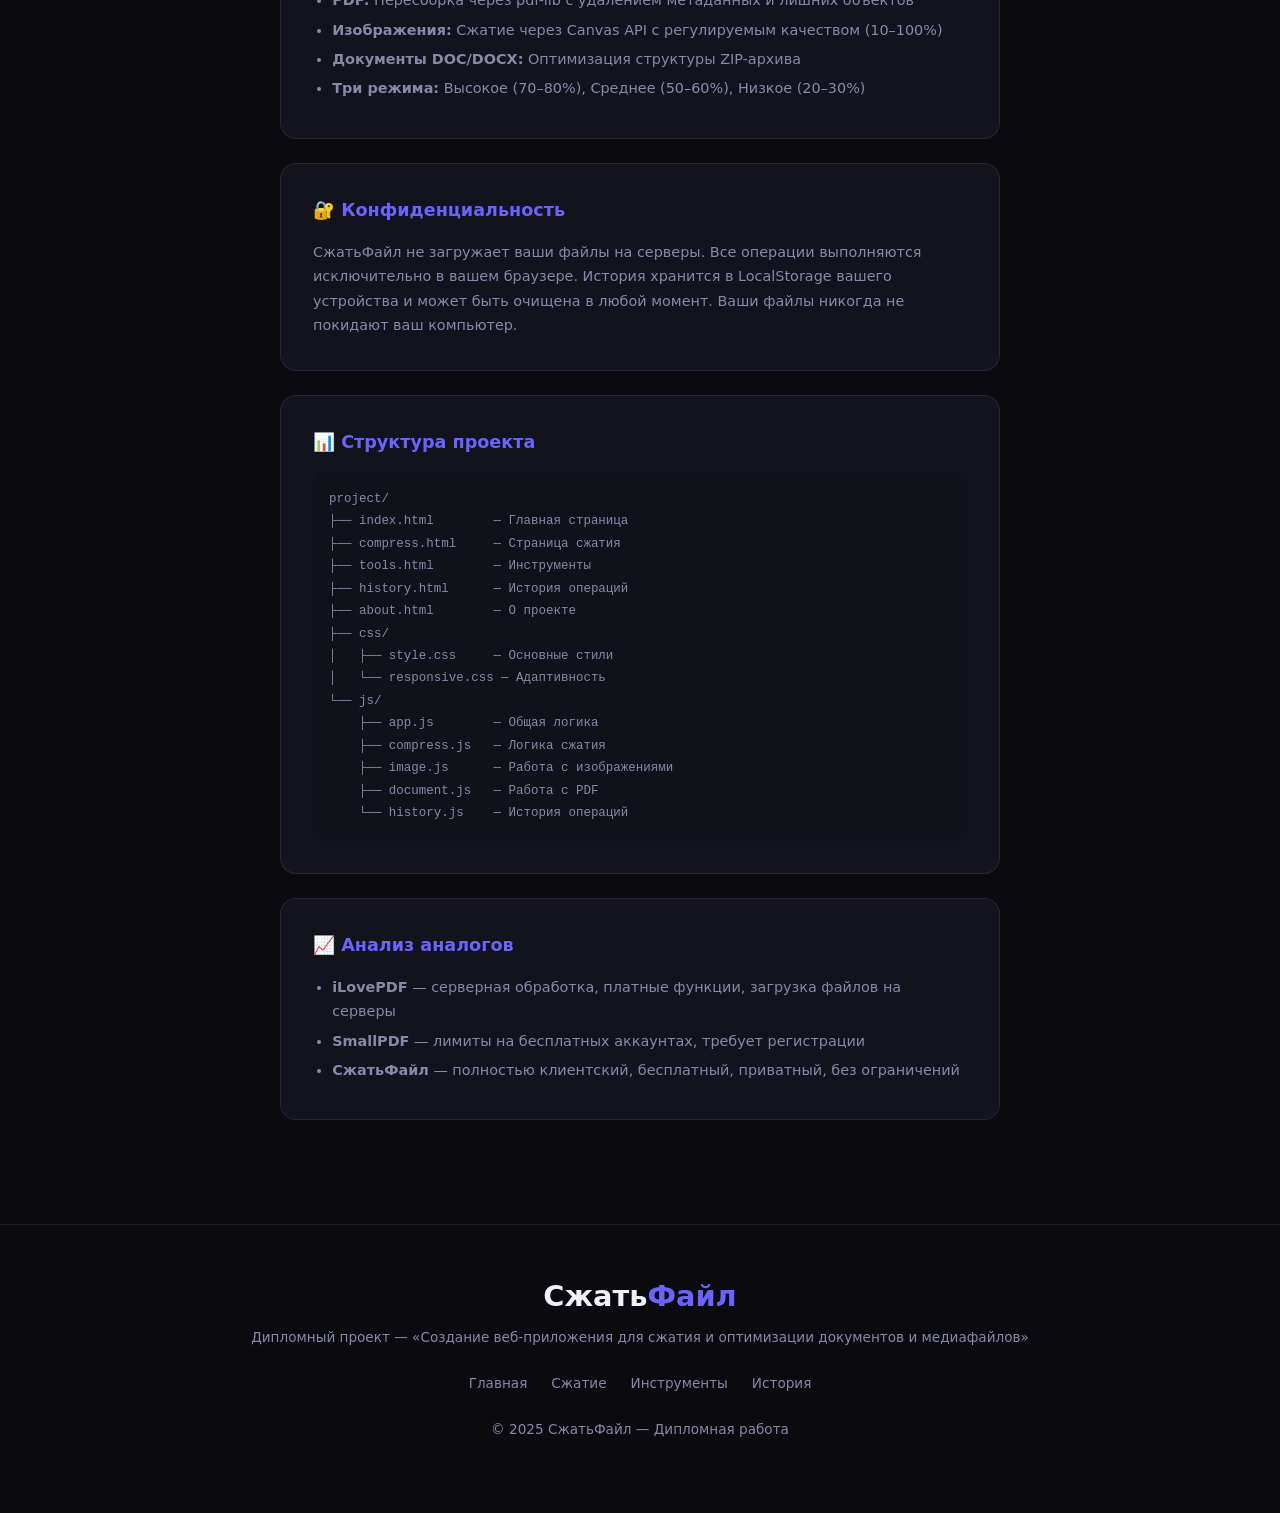
==== commit 4aa3877b: "Rename FileZip to СжатьФайл" ====
--- a/about.html
+++ b/about.html
@@ -3,7 +3,7 @@
 <head>
   <meta charset="UTF-8">
   <meta name="viewport" content="width=device-width, initial-scale=1.0">
-  <title>О проекте — FileZip</title>
+  <title>О проекте — СжатьФайл</title>
   <link rel="stylesheet" href="css/style.css">
   <link rel="stylesheet" href="css/responsive.css">
 
@@ -11,7 +11,7 @@
 <body>
 
 <nav class="navbar">
-  <a href="index.html" class="logo">File<span>Zip</span></a>
+  <a href="index.html" class="logo">Сжать<span>Файл</span></a>
   <ul class="nav-links" id="navLinks">
     <li><a href="compress.html">Сжатие</a></li>
     <li><a href="tools.html">Инструменты</a></li>
@@ -32,7 +32,7 @@
   <div class="about-card">
     <h3>📋 Описание проекта</h3>
     <p>
-      <strong>FileZip</strong> — клиентское веб-приложение для сжатия, оптимизации и обработки документов и медиафайлов.
+      <strong>СжатьФайл</strong> — клиентское веб-приложение для сжатия, оптимизации и обработки документов и медиафайлов.
       Приложение разработано как аналог сервисов iLovePDF и SmallPDF, но работающий полностью в браузере пользователя
       без серверной части и без загрузки файлов на сторонние серверы.
     </p>
@@ -94,7 +94,7 @@
   <div class="about-card">
     <h3>🔐 Конфиденциальность</h3>
     <p>
-      FileZip не загружает ваши файлы на серверы. Все операции выполняются исключительно в вашем браузере.
+      СжатьФайл не загружает ваши файлы на серверы. Все операции выполняются исключительно в вашем браузере.
       История хранится в LocalStorage вашего устройства и может быть очищена в любой момент.
       Ваши файлы никогда не покидают ваш компьютер.
     </p>
@@ -124,7 +124,7 @@
     <ul>
       <li><strong>iLovePDF</strong> — серверная обработка, платные функции, загрузка файлов на серверы</li>
       <li><strong>SmallPDF</strong> — лимиты на бесплатных аккаунтах, требует регистрации</li>
-      <li><strong>FileZip</strong> — полностью клиентский, бесплатный, приватный, без ограничений</li>
+      <li><strong>СжатьФайл</strong> — полностью клиентский, бесплатный, приватный, без ограничений</li>
     </ul>
   </div>
 
@@ -132,7 +132,7 @@
 
 <footer class="footer">
   <div class="footer-inner">
-    <div class="footer-logo">File<span>Zip</span></div>
+    <div class="footer-logo">Сжать<span>Файл</span></div>
     <p>Дипломный проект — «Создание веб-приложения для сжатия и оптимизации документов и медиафайлов»</p>
     <div class="footer-links">
       <a href="index.html">Главная</a>
@@ -140,7 +140,7 @@
       <a href="tools.html">Инструменты</a>
       <a href="history.html">История</a>
     </div>
-    <p class="footer-copy">© 2025 FileZip — Дипломная работа</p>
+    <p class="footer-copy">© 2025 СжатьФайл — Дипломная работа</p>
   </div>
 </footer>
 
